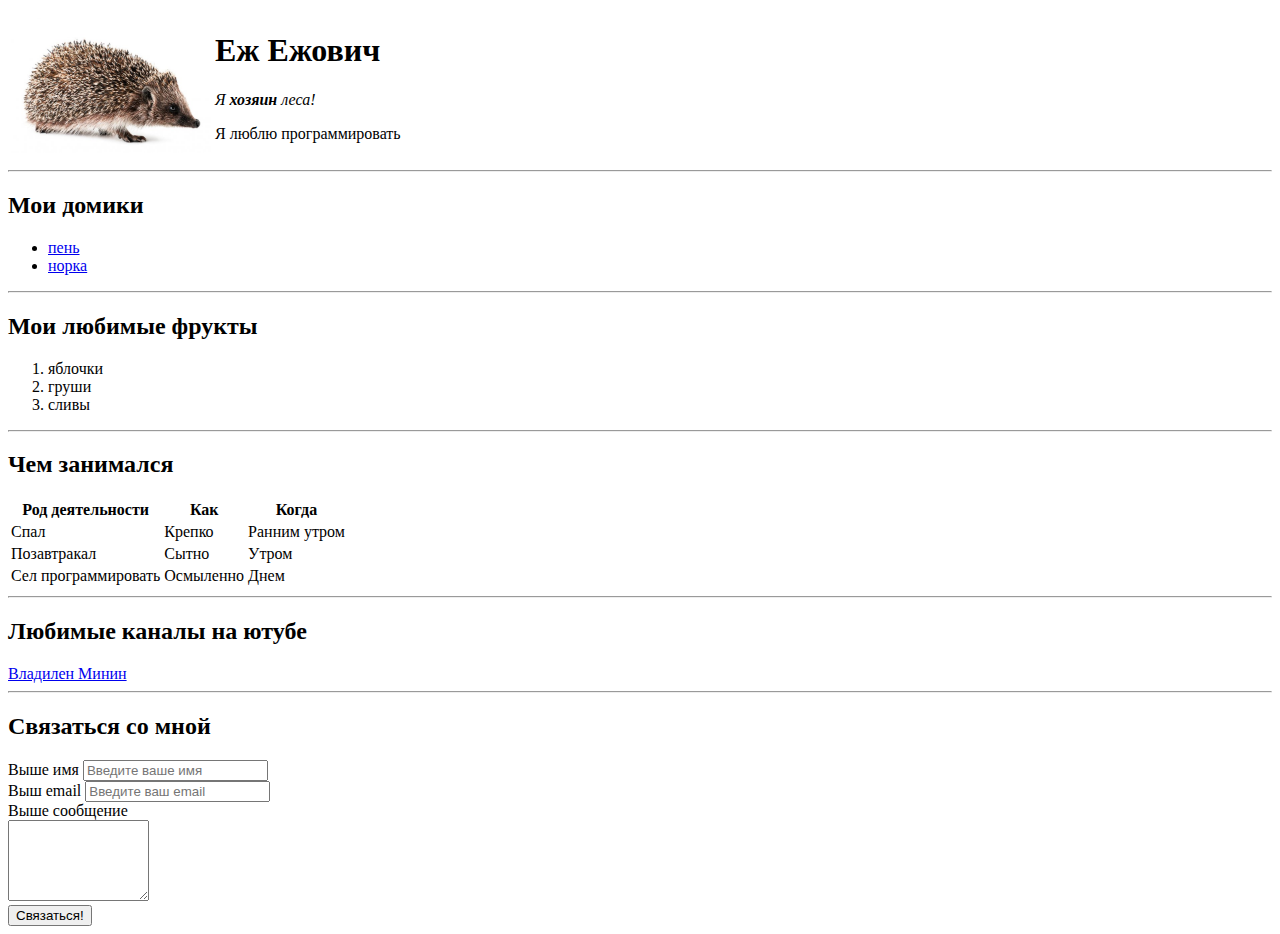
==== index.html @ 2bc2cc68 "html структура" ====
<!DOCTYPE html>
<html lang="en">
<head>
    <meta charset="UTF-8">
    <title>Еж Резюме</title>
</head>
<body>
    <table>
        <tr>
            <td><img src="logo.jpg" width="200" alt="фото ежа"></td>
            <td>
                <h1>Еж Ежович</h1>
                <p><em>Я <strong>хозяин</strong> леса!</em></p>
                <P>Я люблю программировать</P>      
            </td>
        </tr>
    </table>
    <hr>
    <h2>Мои домики</h2>
    <ul>
        <li><a href="http://pni-1.ksp.gov.spb.ru/" target="_blank">пень</a></li>
        <li><a href="https://www.norkavsem.ru/" target="_blank">норка</a></li>
    </ul>
    <hr>
    <h2>Мои любимые фрукты</h2>
    <ol>
        <li>яблочки</li>
        <li>груши</li>
        <li>сливы</li>
    </ol>
    <hr>
    <h2>Чем занимался</h2>
    <table>
        <tr>
            <th>Род деятельности</th>
            <th>Как</th>
            <th>Когда</th>
        </tr>
        <tr>
            <td>Спал</td>
            <td>Крепко</td>
            <td>Ранним утром</td>
        </tr>
        <tr>
            <td>Позавтракал</td>
            <td>Сытно</td>
            <td>Утром</td>
        </tr>
        <tr>
            <td>Сел программировать</td>
            <td>Осмыленно</td>
            <td>Днем</td>
        </tr>
    </table>
    <hr>  
    <h2>Любимые каналы на ютубе</h2>
    <a href="youtube.html" target="_blank">Владилен Минин</a>
    <hr>
    <h2>Связаться со мной</h2>
    <form action="">
        <label for="name">Выше имя</label>
        <input type="text" id="name" placeholder="Введите ваше имя">
        <br>
        <label for="email">Выш email</label>
        <input type="email" id="email" placeholder="Введите ваш email">
        <br>
        <label for="text">Выше сообщение</label>
        <br>
        <textarea name="" id="text" cols="15" rows="5"></textarea>
        <br>
        <input type="submit" value="Связаться!">
    </form>
</body>
</html>
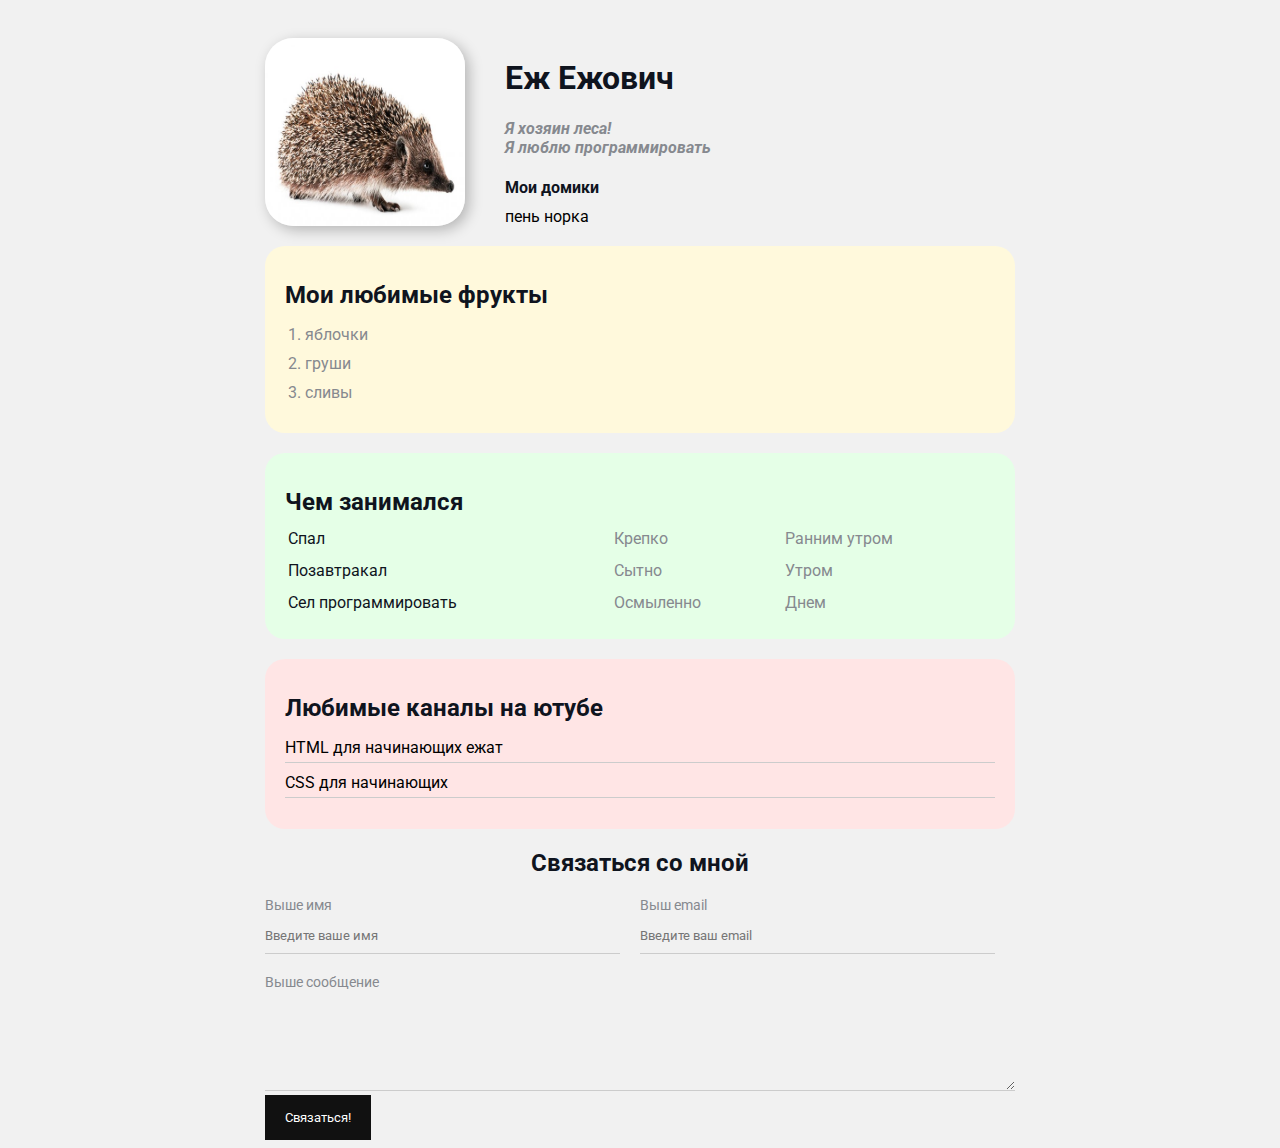
==== commit 9ffe3aad: "Добавили стиль" ====
--- a/index.html
+++ b/index.html
@@ -3,72 +3,78 @@
 <head>
     <meta charset="UTF-8">
     <title>Еж Резюме</title>
+    <link rel="stylesheet" href="styles.css">
 </head>
 <body>
-    <table>
-        <tr>
-            <td><img src="logo.jpg" width="200" alt="фото ежа"></td>
-            <td>
+    <div class="container">
+        <div class="info">
+            <img src="logo.jpg" alt="фото ежа" class="logo" >
+            <div class="info-text">
                 <h1>Еж Ежович</h1>
-                <p><em>Я <strong>хозяин</strong> леса!</em></p>
-                <P>Я люблю программировать</P>      
-            </td>
-        </tr>
-    </table>
-    <hr>
-    <h2>Мои домики</h2>
-    <ul>
-        <li><a href="http://pni-1.ksp.gov.spb.ru/" target="_blank">пень</a></li>
-        <li><a href="https://www.norkavsem.ru/" target="_blank">норка</a></li>
-    </ul>
-    <hr>
-    <h2>Мои любимые фрукты</h2>
-    <ol>
-        <li>яблочки</li>
-        <li>груши</li>
-        <li>сливы</li>
-    </ol>
-    <hr>
-    <h2>Чем занимался</h2>
-    <table>
-        <tr>
-            <th>Род деятельности</th>
-            <th>Как</th>
-            <th>Когда</th>
-        </tr>
-        <tr>
-            <td>Спал</td>
-            <td>Крепко</td>
-            <td>Ранним утром</td>
-        </tr>
-        <tr>
-            <td>Позавтракал</td>
-            <td>Сытно</td>
-            <td>Утром</td>
-        </tr>
-        <tr>
-            <td>Сел программировать</td>
-            <td>Осмыленно</td>
-            <td>Днем</td>
-        </tr>
-    </table>
-    <hr>  
-    <h2>Любимые каналы на ютубе</h2>
-    <a href="youtube.html" target="_blank">Владилен Минин</a>
-    <hr>
-    <h2>Связаться со мной</h2>
-    <form action="">
-        <label for="name">Выше имя</label>
-        <input type="text" id="name" placeholder="Введите ваше имя">
-        <br>
-        <label for="email">Выш email</label>
-        <input type="email" id="email" placeholder="Введите ваш email">
-        <br>
-        <label for="text">Выше сообщение</label>
-        <br>
-        <textarea name="" id="text" cols="15" rows="5"></textarea>
-        <br>
-        <input type="submit" value="Связаться!">
-    </form>
+                <p>Я хозяин леса!</p>
+                <P>Я люблю программировать</P>
+                <h4>Мои домики</h4>
+                    <a href="http://pni-1.ksp.gov.spb.ru/" target="_blank">пень</a>
+                    <a href="https://www.norkavsem.ru/" target="_blank">норка</a>
+            </div>        
+        </div>
+            
+        <div class="card bg-yellow">
+            <h2>Мои любимые фрукты</h2>
+            <ol class="fruts">
+                <li>яблочки</li>
+                <li>груши</li>
+                <li>сливы</li>
+            </ol>
+        </div>  
+        
+        <div class="card bg-green">
+            <h2>Чем занимался</h2>
+            <table class="table">
+                <tr>
+                    <td>Спал</td>
+                    <td>Крепко</td>
+                    <td>Ранним утром</td>
+                </tr>
+                <tr>
+                    <td>Позавтракал</td>
+                    <td>Сытно</td>
+                    <td>Утром</td>
+                </tr>
+                <tr>
+                    <td>Сел программировать</td>
+                    <td>Осмыленно</td>
+                    <td>Днем</td>
+                </tr>
+            </table>
+        </div>  
+        <div class="card bg-red">
+            <h2>Любимые каналы на ютубе</h2>
+            <ul class="link-1">
+                <li><a href="https://www.youtube.com/watch?v=DOEtVdkKwcU" target="_blank">HTML для начинающих ежат</a></li>
+                <li><a href="https://www.youtube.com/watch?v=SpCUuyZZTp8"> CSS для начинающих</a></li>
+            </ul>
+        </div>
+        <div class="contact">
+            <h2>Связаться со мной</h2>
+            <form action="/">
+                <div class="row">
+                    <div class="form-group">
+                        <label for="name">Выше имя</label>
+                        <input type="text" id="name" placeholder="Введите ваше имя">
+                    </div> 
+                    <div class="form-group"> 
+                        <label for="email">Выш email</label>
+                        <input type="email" id="email" placeholder="Введите ваш email">
+                    </div>
+                </div> 
+                    <div class="form-group">   
+                        <label for="text">Выше сообщение</label>
+                        <textarea name="" id="text" cols="15" rows="5"></textarea>
+                    </div>
+                <input class="btm" type="submit" value="Связаться!">
+                </form>
+        </div>
+    </div>
 </body>
 </html>--- a/styles.css
+++ b/styles.css
@@ -0,0 +1,204 @@
+@import url('https://fonts.googleapis.com/css2?family=Roboto&display=swap');
+
+body {
+    background-color: #f1f1f1;
+    color: #0f141e;
+        font-size: 16px;
+        font-weight: normal;
+        font-family: 'Roboto', sans-serif;
+
+    /* font: normal 16px 'Roboto', sans-serif; */
+}
+
+a {
+color: black;
+text-decoration: none;
+}
+
+a:hover {
+    text-decoration: underline;
+}
+
+a:active {
+    color: blue;
+}
+
+a:visited {
+    color: gray;
+}
+
+.logo {
+    width: 200px;
+    border-radius: 28px;
+    box-shadow: 4px 4px 14px rgba(0, 0, 0, 0.25);
+}
+.info p {
+    color: #86898f;
+    margin: 0;
+    font-style: italic;
+    font-weight: bold;
+    text-decoration: none;
+    /* text-transform: capitalize; */
+    /* letter-spacing: 5px; */
+    /* word-spacing: 42px; */
+}
+
+/* .home {
+    background: green;
+    padding: 15px;
+    border: 5px solid red;
+    border-bottom-style: dotted;
+    border-top-width: 15px;
+    margin: 5px;
+} */
+.container {
+    max-width: 750px;
+    margin: auto;
+    padding-top: 30px;
+}
+
+
+/* .box-model > div {
+    background-color: #000;
+    float: left;
+    height: 200px;
+    width: 25%;
+    border: 4px solid red;
+    box-sizing: border-box;
+} */
+
+.bg-yellow {
+    background-color: #fff9dc;
+}
+.bg-green {
+    background-color: #e5ffe7;
+}
+.bg-red {
+    background-color: #ffe5e5;    
+}
+.card {
+    padding: 15px 20px;
+    margin-bottom: 20px;
+    border-radius: 20px;
+}
+.info {
+    display: flex;
+    margin-bottom: 20px;
+}
+
+@media (max-width: 700px) {
+    .info {
+        text-align: center;
+        display: block;
+    }
+}
+
+.info-text {
+    margin-left: 40px;
+}
+
+.info-text h4 {
+    margin-bottom: 10px;
+}
+
+.card h2 {
+    margin-bottom: 10px;
+}
+
+.fruts {
+    padding: 0 20px;
+}
+
+.fruts li {
+    color: #86898f;
+    margin-bottom: 10px;
+}
+
+.table {
+    width: 100%;
+}
+.table td{
+    padding-bottom: 10px;
+}
+.table td:nth-child(2), .table td:nth-child(3) {
+    color: #86898f;
+}
+
+.link-1 {
+    list-style: none;
+    padding: 0;
+}
+.link-1 li {
+    margin-bottom: 10px;
+    padding-bottom: 5px;
+    border-bottom: 1px solid #ccc;
+}
+
+.contact h2 {
+    text-align: center;
+}
+
+.form-group label {
+    display: block;
+    font-size: 14px;
+    color: #86898f;
+}
+
+.form-group input, .form-group textarea {
+    width: 100%;
+    box-sizing: border-box;
+    border: none;
+    background: transparent;
+    border-bottom: 1px solid #ccc;
+    color: #000;
+    padding: 15px 0 10px;
+    outline: none;
+    font-family: inherit;
+}
+
+.row {
+    display: flex;
+    margin-bottom: 20px;
+}
+ 
+.row > .form-group {
+    width: 50%;
+    margin-right: 20px;
+}
+
+.row > .form-group:first-child {
+    margin-right: 20px;
+}
+
+.btm {
+    background:  #111;
+    padding: 15px 20px;
+    color: #fff;
+    border: none;
+    font-family: inherit;
+    cursor: pointer;
+}
+
+.btm:hover {
+    opacity: 0.9;
+}
+
+
+
+/* .position {
+    position: relative;
+    border: 4px solid black;
+    margin-top: 40px;
+    padding: 20px;
+    height: 300px;
+}
+
+.box {
+    position: fixed;
+    bottom: 50px;
+    width: 50px;
+    height: 50px;
+    background: lightcoral;
+    right: 50px;
+    bottom: 50%;
+} */